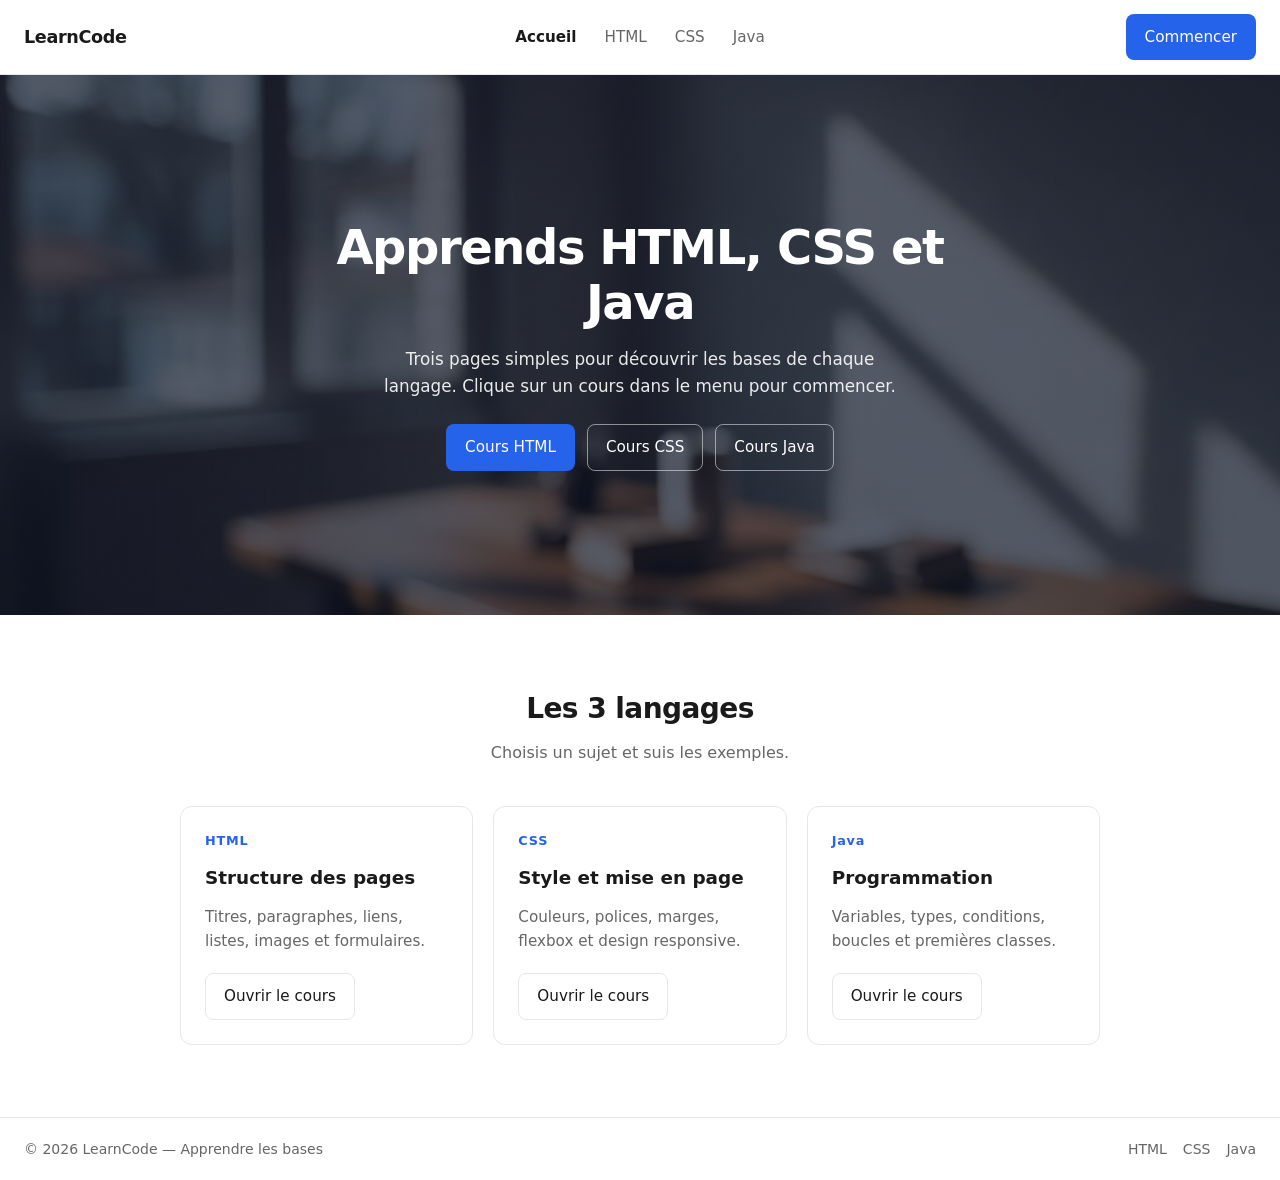
==== index.html @ c0402ceb "Add training pages" ====
<!DOCTYPE html>
<html lang="fr">
<head>
    <meta charset="UTF-8">
    <meta name="viewport" content="width=device-width, initial-scale=1.0">
    <title>Apprendre le code — Accueil</title>
    <link rel="stylesheet" href="styles.css">
</head>
<body>
    <header class="header">
        <a href="index.html" class="logo">LearnCode</a>
        <nav class="menu">
            <ul>
                <li><a href="index.html" class="active">Accueil</a></li>
                <li><a href="html.html">HTML</a></li>
                <li><a href="css.html">CSS</a></li>
                <li><a href="java.html">Java</a></li>
            </ul>
        </nav>
        <div class="header-actions">
            <a href="html.html" class="btn btn-primary">Commencer</a>
        </div>
    </header>

    <main>
        <section class="hero">
            <div class="container">
                <h1>Apprends HTML, CSS et Java</h1>
                <p>
                    Trois pages simples pour découvrir les bases de chaque langage.
                    Clique sur un cours dans le menu pour commencer.
                </p>
                <div class="hero-actions">
                    <a href="html.html" class="btn btn-primary">Cours HTML</a>
                    <a href="css.html" class="btn btn-outline">Cours CSS</a>
                    <a href="java.html" class="btn btn-outline">Cours Java</a>
                </div>
            </div>
        </section>

        <section class="section">
            <div class="container">
                <h2>Les 3 langages</h2>
                <p class="section-intro">Choisis un sujet et suis les exemples.</p>
                <div class="cards">
                    <article class="card">
                        <span class="card-icon">HTML</span>
                        <h3>Structure des pages</h3>
                        <p>Titres, paragraphes, liens, listes, images et formulaires.</p>
                        <a href="html.html" class="btn btn-secondary">Ouvrir le cours</a>
                    </article>
                    <article class="card">
                        <span class="card-icon">CSS</span>
                        <h3>Style et mise en page</h3>
                        <p>Couleurs, polices, marges, flexbox et design responsive.</p>
                        <a href="css.html" class="btn btn-secondary">Ouvrir le cours</a>
                    </article>
                    <article class="card">
                        <span class="card-icon">Java</span>
                        <h3>Programmation</h3>
                        <p>Variables, types, conditions, boucles et premières classes.</p>
                        <a href="java.html" class="btn btn-secondary">Ouvrir le cours</a>
                    </article>
                </div>
            </div>
        </section>
    </main>

    <footer class="footer">
        <p>© 2026 LearnCode — Apprendre les bases</p>
        <nav class="footer-links">
            <a href="html.html">HTML</a>
            <a href="css.html">CSS</a>
            <a href="java.html">Java</a>
        </nav>
    </footer>
</body>
</html>
---- styles.css ----
/* ========== Reset & variables ========== */
* {
    margin: 0;
    padding: 0;
    box-sizing: border-box;
}

:root {
    --bg: #ffffff;
    --bg-alt: #f6f7f9;
    --text: #1a1a1a;
    --muted: #666666;
    --border: #e5e7eb;
    --primary: #2563eb;
    --primary-hover: #1d4ed8;
    --code-bg: #0f172a;
    --code-text: #e2e8f0;
    --radius: 8px;
    --max: 800px;
    --max-wide: 960px;
}

html {
    scroll-behavior: smooth;
}

body {
    font-family: system-ui, -apple-system, BlinkMacSystemFont, "Segoe UI", sans-serif;
    color: var(--text);
    background: var(--bg);
    line-height: 1.6;
    min-height: 100vh;
    display: flex;
    flex-direction: column;
}

main {
    flex: 1;
}

a {
    color: inherit;
    text-decoration: none;
}

code {
    font-family: ui-monospace, "SF Mono", Menlo, Consolas, monospace;
    font-size: 0.9em;
    background: #eef2ff;
    color: #3730a3;
    padding: 0.1em 0.35em;
    border-radius: 4px;
}

.container {
    width: 100%;
    max-width: var(--max-wide);
    margin: 0 auto;
    padding: 0 20px;
}

/* ========== Header ========== */
.header {
    position: sticky;
    top: 0;
    z-index: 10;
    display: flex;
    align-items: center;
    gap: 16px;
    padding: 14px 24px;
    background: rgba(255, 255, 255, 0.95);
    border-bottom: 1px solid var(--border);
    backdrop-filter: blur(8px);
}

.logo {
    flex: 1;
    font-weight: 700;
    font-size: 1.1rem;
    letter-spacing: -0.02em;
}

.menu {
    flex: 1;
    display: flex;
    justify-content: center;
}

.menu ul {
    list-style: none;
    display: flex;
    gap: 28px;
}

.menu a {
    font-size: 0.95rem;
    color: var(--muted);
    transition: color 0.2s;
}

.menu a:hover,
.menu a.active {
    color: var(--text);
    font-weight: 600;
}

.header-actions {
    flex: 1;
    display: flex;
    justify-content: flex-end;
}

/* ========== Boutons ========== */
.btn {
    display: inline-block;
    padding: 10px 18px;
    font-size: 0.95rem;
    font-weight: 500;
    border: 1px solid transparent;
    border-radius: var(--radius);
    cursor: pointer;
    transition: background 0.2s, color 0.2s, border-color 0.2s;
    font-family: inherit;
}

.btn-primary {
    background: var(--primary);
    color: #fff;
}

.btn-primary:hover {
    background: var(--primary-hover);
}

.btn-secondary {
    background: var(--bg);
    color: var(--text);
    border-color: var(--border);
}

.btn-secondary:hover {
    background: var(--bg-alt);
}

.btn-outline {
    background: transparent;
    color: #fff;
    border-color: rgba(255, 255, 255, 0.5);
}

.btn-outline:hover {
    background: rgba(255, 255, 255, 0.12);
}

/* ========== Hero accueil ========== */
.hero {
    display: flex;
    align-items: center;
    min-height: 60vh;
    padding: 80px 0;
    background:
        linear-gradient(rgba(15, 23, 42, 0.7), rgba(15, 23, 42, 0.7)),
        url("BG.jpg") center / cover no-repeat;
    color: #fff;
    text-align: center;
}

.hero .container {
    display: flex;
    flex-direction: column;
    align-items: center;
    gap: 16px;
}

.hero h1 {
    font-size: clamp(2rem, 5vw, 3rem);
    font-weight: 700;
    letter-spacing: -0.03em;
    line-height: 1.15;
    max-width: 640px;
}

.hero p {
    max-width: 520px;
    color: rgba(255, 255, 255, 0.9);
    font-size: 1.05rem;
}

.hero-actions {
    display: flex;
    flex-wrap: wrap;
    gap: 12px;
    justify-content: center;
    margin-top: 8px;
}

/* ========== Sections générales ========== */
.section {
    padding: 72px 0;
}

.section h2 {
    font-size: 1.75rem;
    letter-spacing: -0.02em;
    margin-bottom: 8px;
    text-align: center;
}

.section-intro {
    text-align: center;
    color: var(--muted);
    margin-bottom: 40px;
}

/* ========== Cards ========== */
.cards {
    display: grid;
    grid-template-columns: repeat(3, 1fr);
    gap: 20px;
}

.card {
    display: flex;
    flex-direction: column;
    gap: 12px;
    padding: 24px;
    background: var(--bg);
    border: 1px solid var(--border);
    border-radius: 12px;
}

.card-icon {
    font-size: 0.8rem;
    font-weight: 700;
    letter-spacing: 0.06em;
    color: var(--primary);
}

.card h3 {
    font-size: 1.15rem;
}

.card p {
    color: var(--muted);
    font-size: 0.95rem;
    flex: 1;
}

.card .btn {
    align-self: flex-start;
    margin-top: 8px;
}

/* ========== Pages de cours ========== */
.course-hero {
    padding: 56px 0 40px;
    background: linear-gradient(135deg, #1e3a8a, #2563eb);
    color: #fff;
}

.course-hero-css {
    background: linear-gradient(135deg, #0f766e, #14b8a6);
}

.course-hero-java {
    background: linear-gradient(135deg, #9a3412, #ea580c);
}

.course-hero .container {
    max-width: var(--max);
}

.course-hero .badge {
    display: inline-block;
    font-size: 0.8rem;
    font-weight: 600;
    letter-spacing: 0.04em;
    text-transform: uppercase;
    opacity: 0.85;
    margin-bottom: 12px;
}

.course-hero h1 {
    font-size: clamp(1.75rem, 4vw, 2.5rem);
    letter-spacing: -0.03em;
    margin-bottom: 12px;
}

.course-hero p {
    max-width: 560px;
    opacity: 0.92;
    font-size: 1.05rem;
}

.course {
    max-width: var(--max);
}

.lesson {
    margin-bottom: 48px;
    padding-bottom: 40px;
    border-bottom: 1px solid var(--border);
}

.lesson:last-of-type {
    border-bottom: none;
}

.lesson h2 {
    text-align: left;
    font-size: 1.35rem;
    margin-bottom: 12px;
}

.lesson p {
    color: var(--muted);
    margin-bottom: 14px;
}

.lesson p strong {
    color: var(--text);
}

/* Blocs de code */
pre {
    background: var(--code-bg);
    color: var(--code-text);
    padding: 18px 20px;
    border-radius: 10px;
    overflow-x: auto;
    margin: 16px 0;
    font-size: 0.9rem;
    line-height: 1.55;
}

pre code {
    background: none;
    color: inherit;
    padding: 0;
    font-size: inherit;
}

/* Démos interactives */
.demo {
    margin-top: 16px;
    padding: 20px;
    background: var(--bg-alt);
    border: 1px solid var(--border);
    border-radius: 10px;
}

.demo-title {
    font-size: 0.8rem;
    text-transform: uppercase;
    letter-spacing: 0.05em;
    color: var(--muted);
    margin-bottom: 12px;
}

.css-demo-muted {
    color: #666;
}

.css-demo-accent {
    color: var(--primary);
    font-weight: 600;
}

.box-demo {
    width: 100%;
    max-width: 280px;
    padding: 20px;
    border: 2px solid var(--primary);
    border-radius: 8px;
    margin: 8px 0;
    background: #eff6ff;
    text-align: center;
    font-weight: 500;
}

.flex-demo {
    display: flex;
    justify-content: space-between;
    align-items: center;
    gap: 12px;
}

.flex-demo span {
    flex: 1;
    padding: 16px;
    background: #dbeafe;
    color: #1e40af;
    text-align: center;
    border-radius: 8px;
    font-weight: 600;
}

/* Checklist */
.checklist {
    list-style: none;
    display: flex;
    flex-direction: column;
    gap: 8px;
    margin: 12px 0;
}

.checklist li {
    position: relative;
    padding-left: 22px;
    color: var(--text);
}

.checklist li::before {
    content: "✓";
    position: absolute;
    left: 0;
    color: var(--primary);
    font-weight: 700;
}

/* Tableaux */
.table-wrap {
    overflow-x: auto;
    margin: 16px 0;
}

table {
    width: 100%;
    border-collapse: collapse;
    font-size: 0.95rem;
}

th,
td {
    text-align: left;
    padding: 12px 14px;
    border-bottom: 1px solid var(--border);
}

th {
    background: var(--bg-alt);
    font-weight: 600;
}

/* Formulaire (démo HTML) */
.form {
    display: flex;
    flex-direction: column;
    gap: 14px;
}

.form-row {
    display: flex;
    flex-direction: column;
    gap: 6px;
}

.form-row label {
    font-size: 0.9rem;
    font-weight: 500;
}

.form-row input,
.form-row textarea {
    width: 100%;
    padding: 12px 14px;
    font: inherit;
    color: var(--text);
    background: var(--bg);
    border: 1px solid var(--border);
    border-radius: var(--radius);
    outline: none;
}

.form-row input:focus,
.form-row textarea:focus {
    border-color: var(--primary);
}

.note {
    margin-top: 16px;
    padding: 14px 16px;
    background: #fff7ed;
    border: 1px solid #fed7aa;
    border-radius: 8px;
    color: #9a3412;
    font-size: 0.95rem;
}

.course-nav {
    display: flex;
    justify-content: space-between;
    gap: 12px;
    flex-wrap: wrap;
    margin-top: 24px;
    padding-top: 24px;
    border-top: 1px solid var(--border);
}

/* ========== Footer ========== */
.footer {
    display: flex;
    align-items: center;
    justify-content: space-between;
    gap: 16px;
    padding: 20px 24px;
    border-top: 1px solid var(--border);
    color: var(--muted);
    font-size: 0.875rem;
}

.footer-links {
    display: flex;
    gap: 16px;
}

.footer-links a:hover {
    color: var(--text);
}

/* ========== Responsive ========== */
@media (max-width: 768px) {
    .header {
        flex-wrap: wrap;
        justify-content: space-between;
    }

    .logo {
        flex: 0 0 auto;
    }

    .header-actions {
        flex: 0 0 auto;
    }

    .menu {
        order: 3;
        flex: 1 1 100%;
        justify-content: flex-start;
        overflow-x: auto;
    }

    .menu ul {
        gap: 18px;
    }

    .cards {
        grid-template-columns: 1fr;
    }

    .footer {
        flex-direction: column;
        text-align: center;
    }

    .course-nav {
        flex-direction: column;
    }

    .course-nav .btn {
        text-align: center;
    }
}
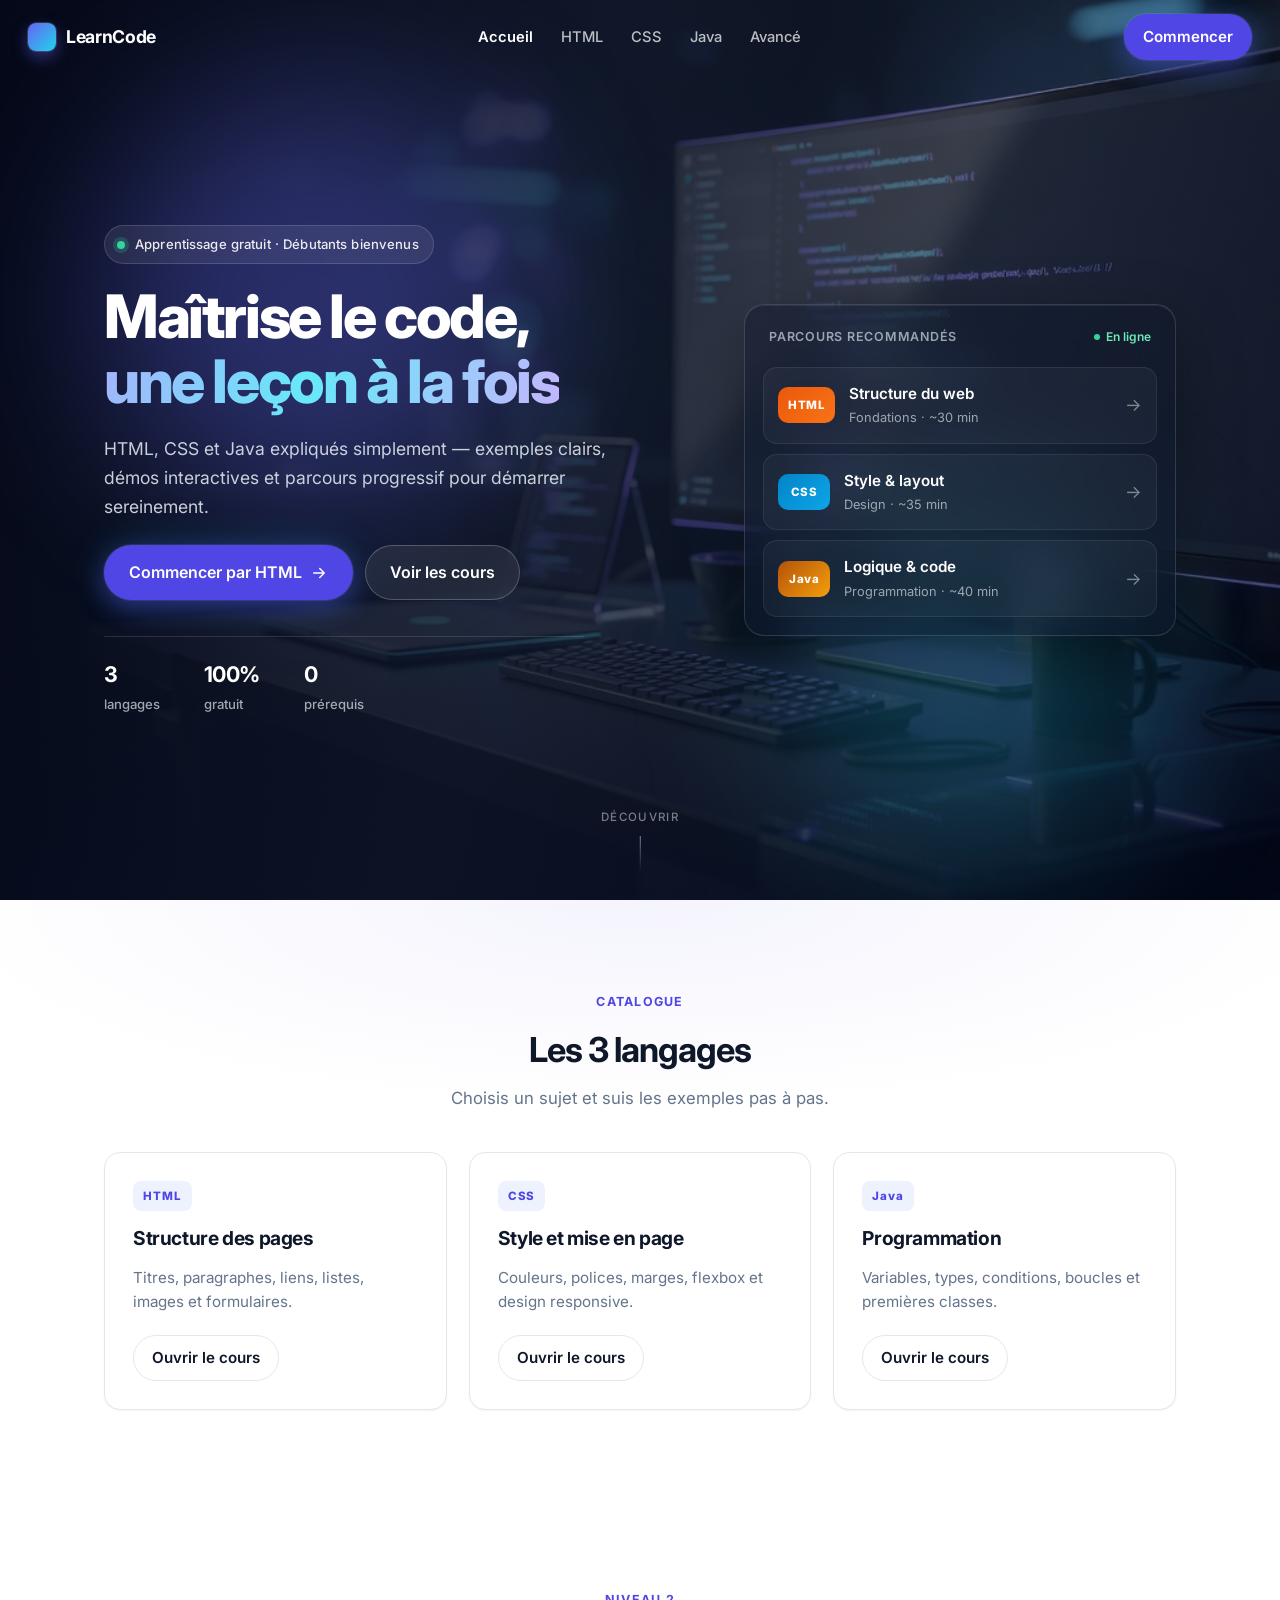
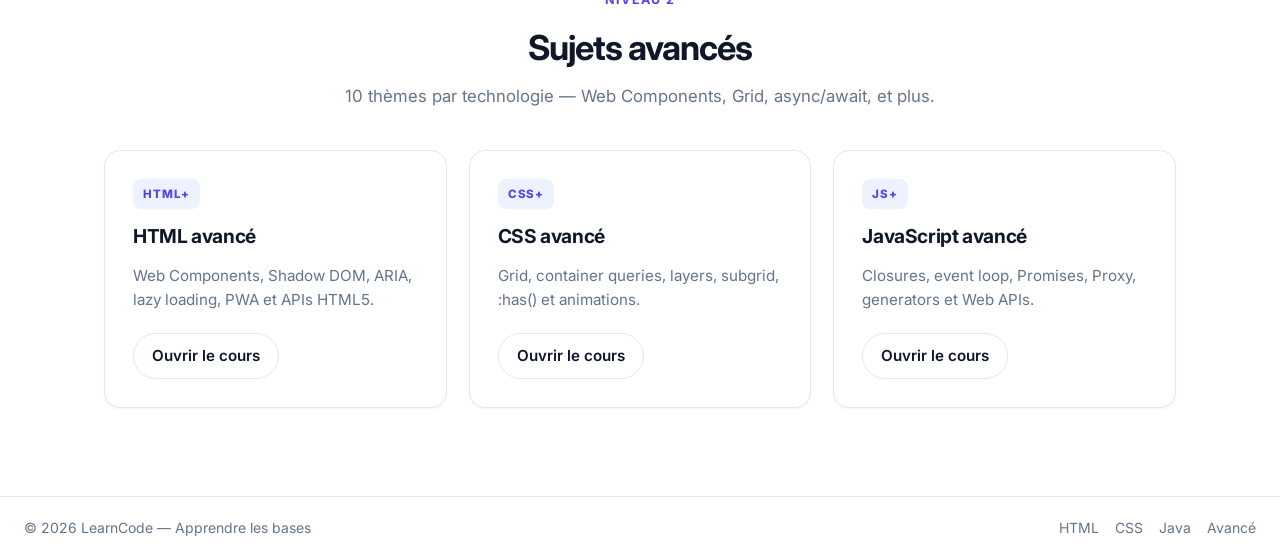
==== commit 1a534921: "Refine LearnCode UI and add advanced course dashboard Ship premium landing hero, advanced HTML/CSS/J" ====
--- a/index.html
+++ b/index.html
@@ -4,58 +4,138 @@
     <meta charset="UTF-8">
     <meta name="viewport" content="width=device-width, initial-scale=1.0">
     <title>Apprendre le code — Accueil</title>
+    <link rel="preconnect" href="https://fonts.googleapis.com">
+    <link rel="preconnect" href="https://fonts.gstatic.com" crossorigin>
+    <link href="https://fonts.googleapis.com/css2?family=Inter:wght@400;500;600;700;800&display=swap" rel="stylesheet">
     <link rel="stylesheet" href="styles.css">
 </head>
 <body>
-    <header class="header">
-        <a href="index.html" class="logo">LearnCode</a>
-        <nav class="menu">
+    <header class="header header-transparent">
+        <a href="index.html" class="logo">
+            <span class="logo-mark" aria-hidden="true"></span>
+            LearnCode
+        </a>
+        <nav class="menu" aria-label="Navigation principale">
             <ul>
                 <li><a href="index.html" class="active">Accueil</a></li>
                 <li><a href="html.html">HTML</a></li>
                 <li><a href="css.html">CSS</a></li>
                 <li><a href="java.html">Java</a></li>
+                <li><a href="html-avance.html">Avancé</a></li>
             </ul>
         </nav>
         <div class="header-actions">
-            <a href="html.html" class="btn btn-primary">Commencer</a>
+            <a href="html.html" class="btn btn-primary btn-glow">Commencer</a>
         </div>
     </header>
 
     <main>
-        <section class="hero">
-            <div class="container">
-                <h1>Apprends HTML, CSS et Java</h1>
-                <p>
-                    Trois pages simples pour découvrir les bases de chaque langage.
-                    Clique sur un cours dans le menu pour commencer.
-                </p>
-                <div class="hero-actions">
-                    <a href="html.html" class="btn btn-primary">Cours HTML</a>
-                    <a href="css.html" class="btn btn-outline">Cours CSS</a>
-                    <a href="java.html" class="btn btn-outline">Cours Java</a>
+        <section class="hero hero-premium">
+            <div class="hero-media" aria-hidden="true">
+                <img src="hero.jpg" alt="" class="hero-bg" width="1920" height="1080">
+                <div class="hero-overlay"></div>
+                <div class="hero-glow hero-glow-1"></div>
+                <div class="hero-glow hero-glow-2"></div>
+            </div>
+
+            <div class="container hero-content">
+                <div class="hero-copy">
+                    <span class="hero-badge">
+                        <span class="hero-badge-dot" aria-hidden="true"></span>
+                        Apprentissage gratuit · Débutants bienvenus
+                    </span>
+                    <h1>
+                        Maîtrise le code,<br>
+                        <span class="hero-gradient-text">une leçon à la fois</span>
+                    </h1>
+                    <p class="hero-lead">
+                        HTML, CSS et Java expliqués simplement — exemples clairs,
+                        démos interactives et parcours progressif pour démarrer sereinement.
+                    </p>
+                    <div class="hero-actions">
+                        <a href="html.html" class="btn btn-primary btn-lg btn-glow">
+                            Commencer par HTML
+                            <svg class="btn-icon" width="18" height="18" viewBox="0 0 24 24" fill="none" aria-hidden="true">
+                                <path d="M5 12h14M13 6l6 6-6 6" stroke="currentColor" stroke-width="2" stroke-linecap="round" stroke-linejoin="round"/>
+                            </svg>
+                        </a>
+                        <a href="#cours" class="btn btn-glass btn-lg">Voir les cours</a>
+                    </div>
+                    <ul class="hero-stats" aria-label="Points clés">
+                        <li>
+                            <strong>3</strong>
+                            <span>langages</span>
+                        </li>
+                        <li>
+                            <strong>100%</strong>
+                            <span>gratuit</span>
+                        </li>
+                        <li>
+                            <strong>0</strong>
+                            <span>prérequis</span>
+                        </li>
+                    </ul>
                 </div>
+
+                <aside class="hero-panel" aria-label="Aperçu des parcours">
+                    <div class="hero-panel-header">
+                        <span class="hero-panel-label">Parcours recommandés</span>
+                        <span class="hero-panel-status">En ligne</span>
+                    </div>
+                    <a href="html.html" class="hero-track">
+                        <span class="hero-track-icon hero-track-html">HTML</span>
+                        <span class="hero-track-body">
+                            <span class="hero-track-title">Structure du web</span>
+                            <span class="hero-track-meta">Fondations · ~30 min</span>
+                        </span>
+                        <span class="hero-track-arrow" aria-hidden="true">→</span>
+                    </a>
+                    <a href="css.html" class="hero-track">
+                        <span class="hero-track-icon hero-track-css">CSS</span>
+                        <span class="hero-track-body">
+                            <span class="hero-track-title">Style & layout</span>
+                            <span class="hero-track-meta">Design · ~35 min</span>
+                        </span>
+                        <span class="hero-track-arrow" aria-hidden="true">→</span>
+                    </a>
+                    <a href="java.html" class="hero-track">
+                        <span class="hero-track-icon hero-track-java">Java</span>
+                        <span class="hero-track-body">
+                            <span class="hero-track-title">Logique & code</span>
+                            <span class="hero-track-meta">Programmation · ~40 min</span>
+                        </span>
+                        <span class="hero-track-arrow" aria-hidden="true">→</span>
+                    </a>
+                </aside>
+            </div>
+
+            <div class="hero-scroll" aria-hidden="true">
+                <span>Découvrir</span>
+                <span class="hero-scroll-line"></span>
             </div>
         </section>
 
-        <section class="section">
+        <section class="section section-courses" id="cours">
             <div class="container">
-                <h2>Les 3 langages</h2>
-                <p class="section-intro">Choisis un sujet et suis les exemples.</p>
+                <div class="section-header">
+                    <span class="section-eyebrow">Catalogue</span>
+                    <h2>Les 3 langages</h2>
+                    <p class="section-intro">Choisis un sujet et suis les exemples pas à pas.</p>
+                </div>
                 <div class="cards">
-                    <article class="card">
+                    <article class="card card-elevated">
                         <span class="card-icon">HTML</span>
                         <h3>Structure des pages</h3>
                         <p>Titres, paragraphes, liens, listes, images et formulaires.</p>
                         <a href="html.html" class="btn btn-secondary">Ouvrir le cours</a>
                     </article>
-                    <article class="card">
+                    <article class="card card-elevated">
                         <span class="card-icon">CSS</span>
                         <h3>Style et mise en page</h3>
                         <p>Couleurs, polices, marges, flexbox et design responsive.</p>
                         <a href="css.html" class="btn btn-secondary">Ouvrir le cours</a>
                     </article>
-                    <article class="card">
+                    <article class="card card-elevated">
                         <span class="card-icon">Java</span>
                         <h3>Programmation</h3>
                         <p>Variables, types, conditions, boucles et premières classes.</p>
@@ -64,14 +144,47 @@
                 </div>
             </div>
         </section>
+
+        <section class="section" id="avance">
+            <div class="container">
+                <div class="section-header">
+                    <span class="section-eyebrow">Niveau 2</span>
+                    <h2>Sujets avancés</h2>
+                    <p class="section-intro">
+                        10 thèmes par technologie — Web Components, Grid, async/await, et plus.
+                    </p>
+                </div>
+                <div class="cards">
+                    <article class="card card-elevated">
+                        <span class="card-icon">HTML+</span>
+                        <h3>HTML avancé</h3>
+                        <p>Web Components, Shadow DOM, ARIA, lazy loading, PWA et APIs HTML5.</p>
+                        <a href="html-avance.html" class="btn btn-secondary">Ouvrir le cours</a>
+                    </article>
+                    <article class="card card-elevated">
+                        <span class="card-icon">CSS+</span>
+                        <h3>CSS avancé</h3>
+                        <p>Grid, container queries, layers, subgrid, :has() et animations.</p>
+                        <a href="css-avance.html" class="btn btn-secondary">Ouvrir le cours</a>
+                    </article>
+                    <article class="card card-elevated">
+                        <span class="card-icon">JS+</span>
+                        <h3>JavaScript avancé</h3>
+                        <p>Closures, event loop, Promises, Proxy, generators et Web APIs.</p>
+                        <a href="js-avance.html" class="btn btn-secondary">Ouvrir le cours</a>
+                    </article>
+                </div>
+            </div>
+        </section>
     </main>
 
     <footer class="footer">
         <p>© 2026 LearnCode — Apprendre les bases</p>
-        <nav class="footer-links">
+        <nav class="footer-links" aria-label="Liens du pied de page">
             <a href="html.html">HTML</a>
             <a href="css.html">CSS</a>
             <a href="java.html">Java</a>
+            <a href="html-avance.html">Avancé</a>
         </nav>
     </footer>
 </body>
--- a/styles.css
+++ b/styles.css
@@ -8,16 +8,23 @@
 :root {
     --bg: #ffffff;
     --bg-alt: #f6f7f9;
-    --text: #1a1a1a;
-    --muted: #666666;
-    --border: #e5e7eb;
-    --primary: #2563eb;
-    --primary-hover: #1d4ed8;
+    --text: #0f172a;
+    --muted: #64748b;
+    --border: #e2e8f0;
+    --primary: #4f46e5;
+    --primary-hover: #4338ca;
+    --primary-soft: #eef2ff;
+    --accent: #22d3ee;
     --code-bg: #0f172a;
     --code-text: #e2e8f0;
-    --radius: 8px;
+    --radius: 10px;
+    --radius-lg: 20px;
     --max: 800px;
-    --max-wide: 960px;
+    --max-wide: 1120px;
+    --shadow-sm: 0 1px 2px rgba(15, 23, 42, 0.05);
+    --shadow-md: 0 8px 24px rgba(15, 23, 42, 0.08);
+    --shadow-lg: 0 24px 48px rgba(15, 23, 42, 0.12);
+    --font: "Inter", system-ui, -apple-system, BlinkMacSystemFont, "Segoe UI", sans-serif;
 }
 
 html {
@@ -25,13 +32,14 @@
 }
 
 body {
-    font-family: system-ui, -apple-system, BlinkMacSystemFont, "Segoe UI", sans-serif;
+    font-family: var(--font);
     color: var(--text);
     background: var(--bg);
     line-height: 1.6;
     min-height: 100vh;
     display: flex;
     flex-direction: column;
+    -webkit-font-smoothing: antialiased;
 }
 
 main {
@@ -56,30 +64,64 @@
     width: 100%;
     max-width: var(--max-wide);
     margin: 0 auto;
-    padding: 0 20px;
+    padding: 0 24px;
 }
 
 /* ========== Header ========== */
 .header {
     position: sticky;
     top: 0;
-    z-index: 10;
+    z-index: 50;
     display: flex;
     align-items: center;
     gap: 16px;
-    padding: 14px 24px;
-    background: rgba(255, 255, 255, 0.95);
+    padding: 14px 28px;
+    background: rgba(255, 255, 255, 0.92);
     border-bottom: 1px solid var(--border);
-    backdrop-filter: blur(8px);
+    backdrop-filter: blur(14px);
+    -webkit-backdrop-filter: blur(14px);
+}
+
+.header-transparent {
+    position: absolute;
+    top: 0;
+    left: 0;
+    right: 0;
+    background: transparent;
+    border-bottom: 1px solid transparent;
+    color: #fff;
+    backdrop-filter: none;
+    -webkit-backdrop-filter: none;
+}
+
+.header-transparent .menu a {
+    color: rgba(255, 255, 255, 0.72);
+}
+
+.header-transparent .menu a:hover,
+.header-transparent .menu a.active {
+    color: #fff;
 }
 
 .logo {
     flex: 1;
+    display: inline-flex;
+    align-items: center;
+    gap: 10px;
     font-weight: 700;
     font-size: 1.1rem;
     letter-spacing: -0.02em;
 }
 
+.logo-mark {
+    width: 28px;
+    height: 28px;
+    border-radius: 8px;
+    background:
+        linear-gradient(135deg, #6366f1 0%, #22d3ee 100%);
+    box-shadow: 0 0 0 1px rgba(255, 255, 255, 0.15), 0 6px 16px rgba(99, 102, 241, 0.45);
+}
+
 .menu {
     flex: 1;
     display: flex;
@@ -93,9 +135,10 @@
 }
 
 .menu a {
-    font-size: 0.95rem;
+    font-size: 0.92rem;
+    font-weight: 500;
     color: var(--muted);
-    transition: color 0.2s;
+    transition: color 0.2s ease;
 }
 
 .menu a:hover,
@@ -104,6 +147,12 @@
     font-weight: 600;
 }
 
+.menu a:focus-visible {
+    outline: 2px solid var(--primary);
+    outline-offset: 4px;
+    border-radius: 4px;
+}
+
 .header-actions {
     flex: 1;
     display: flex;
@@ -112,24 +161,58 @@
 
 /* ========== Boutons ========== */
 .btn {
-    display: inline-block;
+    display: inline-flex;
+    align-items: center;
+    justify-content: center;
+    gap: 8px;
     padding: 10px 18px;
     font-size: 0.95rem;
-    font-weight: 500;
+    font-weight: 600;
     border: 1px solid transparent;
-    border-radius: var(--radius);
+    border-radius: 999px;
     cursor: pointer;
-    transition: background 0.2s, color 0.2s, border-color 0.2s;
+    transition: background 0.2s ease, color 0.2s ease, border-color 0.2s ease,
+        box-shadow 0.2s ease, transform 0.2s ease;
     font-family: inherit;
+}
+
+.btn:focus-visible {
+    outline: 2px solid var(--primary);
+    outline-offset: 3px;
+}
+
+.btn-lg {
+    padding: 14px 24px;
+    font-size: 1rem;
+}
+
+.btn-icon {
+    flex-shrink: 0;
 }
 
 .btn-primary {
     background: var(--primary);
     color: #fff;
+    box-shadow: 0 1px 2px rgba(79, 70, 229, 0.25);
 }
 
 .btn-primary:hover {
     background: var(--primary-hover);
+    transform: translateY(-1px);
+}
+
+.btn-glow {
+    box-shadow:
+        0 0 0 1px rgba(255, 255, 255, 0.08),
+        0 8px 24px rgba(79, 70, 229, 0.45),
+        0 0 40px rgba(34, 211, 238, 0.18);
+}
+
+.btn-glow:hover {
+    box-shadow:
+        0 0 0 1px rgba(255, 255, 255, 0.12),
+        0 12px 32px rgba(79, 70, 229, 0.55),
+        0 0 48px rgba(34, 211, 238, 0.28);
 }
 
 .btn-secondary {
@@ -140,6 +223,7 @@
 
 .btn-secondary:hover {
     background: var(--bg-alt);
+    border-color: #cbd5e1;
 }
 
 .btn-outline {
@@ -152,56 +236,412 @@
     background: rgba(255, 255, 255, 0.12);
 }
 
-/* ========== Hero accueil ========== */
+.btn-glass {
+    background: rgba(255, 255, 255, 0.08);
+    color: #fff;
+    border-color: rgba(255, 255, 255, 0.22);
+    backdrop-filter: blur(12px);
+    -webkit-backdrop-filter: blur(12px);
+}
+
+.btn-glass:hover {
+    background: rgba(255, 255, 255, 0.16);
+    border-color: rgba(255, 255, 255, 0.35);
+}
+
+/* ========== Hero premium ========== */
 .hero {
-    display: flex;
-    align-items: center;
-    min-height: 60vh;
-    padding: 80px 0;
+    position: relative;
+    display: flex;
+    align-items: center;
+    min-height: 100vh;
+    min-height: 100dvh;
+    padding: 120px 0 80px;
+    color: #fff;
+    overflow: hidden;
+}
+
+.hero-premium {
+    isolation: isolate;
+}
+
+.hero-media {
+    position: absolute;
+    inset: 0;
+    z-index: -1;
+}
+
+.hero-bg {
+    width: 100%;
+    height: 100%;
+    object-fit: cover;
+    object-position: center;
+    transform: scale(1.02);
+}
+
+.hero-overlay {
+    position: absolute;
+    inset: 0;
     background:
-        linear-gradient(rgba(15, 23, 42, 0.7), rgba(15, 23, 42, 0.7)),
-        url("BG.jpg") center / cover no-repeat;
-    color: #fff;
-    text-align: center;
-}
-
-.hero .container {
+        linear-gradient(
+            105deg,
+            rgba(2, 6, 23, 0.92) 0%,
+            rgba(15, 23, 42, 0.78) 42%,
+            rgba(15, 23, 42, 0.45) 70%,
+            rgba(2, 6, 23, 0.55) 100%
+        ),
+        linear-gradient(to top, rgba(2, 6, 23, 0.85) 0%, transparent 45%);
+}
+
+.hero-glow {
+    position: absolute;
+    border-radius: 50%;
+    filter: blur(80px);
+    pointer-events: none;
+}
+
+.hero-glow-1 {
+    width: 420px;
+    height: 420px;
+    top: 10%;
+    left: 8%;
+    background: rgba(99, 102, 241, 0.35);
+}
+
+.hero-glow-2 {
+    width: 360px;
+    height: 360px;
+    bottom: 5%;
+    right: 10%;
+    background: rgba(34, 211, 238, 0.22);
+}
+
+.hero-content {
+    display: grid;
+    grid-template-columns: minmax(0, 1.15fr) minmax(280px, 0.85fr);
+    align-items: center;
+    gap: 48px 56px;
+    width: 100%;
+}
+
+.hero-copy {
     display: flex;
     flex-direction: column;
-    align-items: center;
-    gap: 16px;
+    align-items: flex-start;
+    gap: 20px;
+    max-width: 640px;
+}
+
+.hero-badge {
+    display: inline-flex;
+    align-items: center;
+    gap: 10px;
+    padding: 8px 14px 8px 12px;
+    font-size: 0.82rem;
+    font-weight: 500;
+    letter-spacing: 0.01em;
+    color: rgba(255, 255, 255, 0.9);
+    background: rgba(255, 255, 255, 0.08);
+    border: 1px solid rgba(255, 255, 255, 0.14);
+    border-radius: 999px;
+    backdrop-filter: blur(10px);
+    -webkit-backdrop-filter: blur(10px);
+}
+
+.hero-badge-dot {
+    width: 8px;
+    height: 8px;
+    border-radius: 50%;
+    background: #34d399;
+    box-shadow: 0 0 0 4px rgba(52, 211, 153, 0.2);
+    animation: pulse-dot 2s ease-in-out infinite;
+}
+
+@keyframes pulse-dot {
+    0%,
+    100% {
+        box-shadow: 0 0 0 4px rgba(52, 211, 153, 0.2);
+    }
+    50% {
+        box-shadow: 0 0 0 7px rgba(52, 211, 153, 0.08);
+    }
 }
 
 .hero h1 {
-    font-size: clamp(2rem, 5vw, 3rem);
+    font-size: clamp(2.4rem, 5.5vw, 3.75rem);
+    font-weight: 800;
+    letter-spacing: -0.04em;
+    line-height: 1.08;
+    max-width: none;
+}
+
+.hero-gradient-text {
+    background: linear-gradient(105deg, #a5b4fc 0%, #67e8f9 45%, #c4b5fd 100%);
+    -webkit-background-clip: text;
+    background-clip: text;
+    color: transparent;
+}
+
+.hero-lead {
+    max-width: 520px;
+    color: rgba(226, 232, 240, 0.88);
+    font-size: 1.1rem;
+    line-height: 1.65;
+}
+
+.hero-actions {
+    display: flex;
+    flex-wrap: wrap;
+    gap: 12px;
+    justify-content: flex-start;
+    margin-top: 4px;
+}
+
+.hero-stats {
+    list-style: none;
+    display: flex;
+    flex-wrap: wrap;
+    gap: 12px 28px;
+    margin-top: 16px;
+    padding-top: 20px;
+    border-top: 1px solid rgba(255, 255, 255, 0.12);
+    width: 100%;
+    max-width: 480px;
+}
+
+.hero-stats li {
+    display: flex;
+    flex-direction: column;
+    gap: 2px;
+    min-width: 72px;
+}
+
+.hero-stats strong {
+    font-size: 1.35rem;
     font-weight: 700;
     letter-spacing: -0.03em;
-    line-height: 1.15;
-    max-width: 640px;
-}
-
-.hero p {
-    max-width: 520px;
-    color: rgba(255, 255, 255, 0.9);
-    font-size: 1.05rem;
-}
-
-.hero-actions {
-    display: flex;
-    flex-wrap: wrap;
+    color: #fff;
+}
+
+.hero-stats span {
+    font-size: 0.82rem;
+    color: rgba(226, 232, 240, 0.7);
+    font-weight: 500;
+}
+
+/* Glass panel — parcours */
+.hero-panel {
+    display: flex;
+    flex-direction: column;
+    gap: 10px;
+    padding: 18px;
+    background: rgba(15, 23, 42, 0.45);
+    border: 1px solid rgba(255, 255, 255, 0.14);
+    border-radius: var(--radius-lg);
+    box-shadow:
+        0 24px 64px rgba(0, 0, 0, 0.35),
+        inset 0 1px 0 rgba(255, 255, 255, 0.08);
+    backdrop-filter: blur(20px);
+    -webkit-backdrop-filter: blur(20px);
+}
+
+.hero-panel-header {
+    display: flex;
+    align-items: center;
+    justify-content: space-between;
     gap: 12px;
+    padding: 4px 6px 10px;
+}
+
+.hero-panel-label {
+    font-size: 0.78rem;
+    font-weight: 600;
+    letter-spacing: 0.06em;
+    text-transform: uppercase;
+    color: rgba(226, 232, 240, 0.65);
+}
+
+.hero-panel-status {
+    display: inline-flex;
+    align-items: center;
+    gap: 6px;
+    font-size: 0.75rem;
+    font-weight: 600;
+    color: #6ee7b7;
+}
+
+.hero-panel-status::before {
+    content: "";
+    width: 6px;
+    height: 6px;
+    border-radius: 50%;
+    background: #34d399;
+}
+
+.hero-track {
+    display: grid;
+    grid-template-columns: auto 1fr auto;
+    align-items: center;
+    gap: 14px;
+    padding: 14px 14px;
+    border-radius: 14px;
+    background: rgba(255, 255, 255, 0.04);
+    border: 1px solid rgba(255, 255, 255, 0.08);
+    transition: background 0.2s ease, border-color 0.2s ease, transform 0.2s ease;
+    cursor: pointer;
+}
+
+.hero-track:hover {
+    background: rgba(255, 255, 255, 0.1);
+    border-color: rgba(255, 255, 255, 0.18);
+    transform: translateY(-1px);
+}
+
+.hero-track:focus-visible {
+    outline: 2px solid #a5b4fc;
+    outline-offset: 2px;
+}
+
+.hero-track-icon {
+    display: inline-flex;
+    align-items: center;
     justify-content: center;
-    margin-top: 8px;
+    min-width: 52px;
+    height: 36px;
+    padding: 0 10px;
+    border-radius: 10px;
+    font-size: 0.72rem;
+    font-weight: 800;
+    letter-spacing: 0.04em;
+}
+
+.hero-track-html {
+    background: linear-gradient(135deg, #ea580c, #f97316);
+    color: #fff;
+}
+
+.hero-track-css {
+    background: linear-gradient(135deg, #0284c7, #0ea5e9);
+    color: #fff;
+}
+
+.hero-track-java {
+    background: linear-gradient(135deg, #b45309, #f59e0b);
+    color: #fff;
+}
+
+.hero-track-body {
+    display: flex;
+    flex-direction: column;
+    gap: 2px;
+    min-width: 0;
+}
+
+.hero-track-title {
+    font-size: 0.95rem;
+    font-weight: 600;
+    color: #fff;
+}
+
+.hero-track-meta {
+    font-size: 0.8rem;
+    color: rgba(226, 232, 240, 0.65);
+}
+
+.hero-track-arrow {
+    color: rgba(255, 255, 255, 0.45);
+    font-size: 1.1rem;
+    transition: color 0.2s ease, transform 0.2s ease;
+}
+
+.hero-track:hover .hero-track-arrow {
+    color: #fff;
+    transform: translateX(3px);
+}
+
+.hero-scroll {
+    position: absolute;
+    bottom: 28px;
+    left: 50%;
+    transform: translateX(-50%);
+    display: flex;
+    flex-direction: column;
+    align-items: center;
+    gap: 10px;
+    font-size: 0.72rem;
+    font-weight: 500;
+    letter-spacing: 0.12em;
+    text-transform: uppercase;
+    color: rgba(255, 255, 255, 0.45);
+}
+
+.hero-scroll-line {
+    width: 1px;
+    height: 36px;
+    background: linear-gradient(to bottom, rgba(255, 255, 255, 0.5), transparent);
+    animation: scroll-line 1.8s ease-in-out infinite;
+}
+
+@keyframes scroll-line {
+    0%,
+    100% {
+        opacity: 0.3;
+        transform: scaleY(0.7);
+        transform-origin: top;
+    }
+    50% {
+        opacity: 1;
+        transform: scaleY(1);
+        transform-origin: top;
+    }
+}
+
+@media (prefers-reduced-motion: reduce) {
+    .hero-badge-dot,
+    .hero-scroll-line {
+        animation: none;
+    }
+
+    .btn,
+    .hero-track {
+        transition: none;
+    }
+
+    .btn:hover,
+    .hero-track:hover {
+        transform: none;
+    }
 }
 
 /* ========== Sections générales ========== */
 .section {
-    padding: 72px 0;
+    padding: 88px 0;
+}
+
+.section-courses {
+    background:
+        radial-gradient(ellipse 80% 50% at 50% 0%, rgba(79, 70, 229, 0.06), transparent 70%),
+        var(--bg);
+}
+
+.section-header {
+    text-align: center;
+    margin-bottom: 40px;
+}
+
+.section-eyebrow {
+    display: inline-block;
+    margin-bottom: 10px;
+    font-size: 0.78rem;
+    font-weight: 700;
+    letter-spacing: 0.1em;
+    text-transform: uppercase;
+    color: var(--primary);
 }
 
 .section h2 {
-    font-size: 1.75rem;
-    letter-spacing: -0.02em;
+    font-size: clamp(1.75rem, 3vw, 2.15rem);
+    letter-spacing: -0.03em;
     margin-bottom: 8px;
     text-align: center;
 }
@@ -209,41 +649,60 @@
 .section-intro {
     text-align: center;
     color: var(--muted);
-    margin-bottom: 40px;
+    margin-bottom: 0;
+    font-size: 1.05rem;
 }
 
 /* ========== Cards ========== */
 .cards {
     display: grid;
     grid-template-columns: repeat(3, 1fr);
-    gap: 20px;
+    gap: 22px;
 }
 
 .card {
     display: flex;
     flex-direction: column;
     gap: 12px;
-    padding: 24px;
+    padding: 28px;
     background: var(--bg);
     border: 1px solid var(--border);
-    border-radius: 12px;
+    border-radius: 16px;
+    transition: border-color 0.2s ease, box-shadow 0.2s ease, transform 0.2s ease;
+}
+
+.card-elevated {
+    box-shadow: var(--shadow-sm);
+}
+
+.card-elevated:hover {
+    border-color: #c7d2fe;
+    box-shadow: var(--shadow-md);
+    transform: translateY(-3px);
 }
 
 .card-icon {
-    font-size: 0.8rem;
-    font-weight: 700;
-    letter-spacing: 0.06em;
+    display: inline-flex;
+    align-self: flex-start;
+    padding: 6px 10px;
+    font-size: 0.72rem;
+    font-weight: 800;
+    letter-spacing: 0.08em;
     color: var(--primary);
+    background: var(--primary-soft);
+    border-radius: 8px;
 }
 
 .card h3 {
-    font-size: 1.15rem;
+    font-size: 1.2rem;
+    letter-spacing: -0.02em;
 }
 
 .card p {
     color: var(--muted);
     font-size: 0.95rem;
     flex: 1;
+    line-height: 1.6;
 }
 
 .card .btn {
@@ -264,6 +723,10 @@
 
 .course-hero-java {
     background: linear-gradient(135deg, #9a3412, #ea580c);
+}
+
+.course-hero-js {
+    background: linear-gradient(135deg, #854d0e, #eab308);
 }
 
 .course-hero .container {
@@ -490,11 +953,368 @@
 .course-nav {
     display: flex;
     justify-content: space-between;
+    align-items: center;
     gap: 12px;
     flex-wrap: wrap;
     margin-top: 24px;
     padding-top: 24px;
     border-top: 1px solid var(--border);
+}
+
+.course-nav-end {
+    display: flex;
+    flex-wrap: wrap;
+    gap: 10px;
+    margin-left: auto;
+}
+
+/* ========== Cours avancés ========== */
+.toc {
+    margin-bottom: 40px;
+    padding: 20px 22px;
+    background: var(--bg-alt);
+    border: 1px solid var(--border);
+    border-radius: 14px;
+}
+
+.toc-title {
+    font-size: 0.78rem;
+    font-weight: 700;
+    letter-spacing: 0.08em;
+    text-transform: uppercase;
+    color: var(--muted);
+    margin-bottom: 12px;
+}
+
+.toc ol {
+    margin: 0;
+    padding-left: 1.25rem;
+    display: grid;
+    gap: 6px;
+    columns: 2;
+}
+
+.toc a {
+    color: var(--primary);
+    font-weight: 500;
+    font-size: 0.92rem;
+}
+
+.toc a:hover {
+    text-decoration: underline;
+}
+
+.demo-row {
+    display: flex;
+    flex-wrap: wrap;
+    align-items: center;
+    gap: 10px;
+}
+
+.demo-input {
+    flex: 1 1 160px;
+    min-width: 0;
+    padding: 10px 12px;
+    font: inherit;
+    border: 1px solid var(--border);
+    border-radius: var(--radius);
+    background: var(--bg);
+    color: var(--text);
+}
+
+.demo-input:focus {
+    outline: 2px solid var(--primary);
+    outline-offset: 1px;
+}
+
+.demo-out {
+    margin-top: 10px;
+    font-size: 0.95rem;
+    color: var(--text);
+    font-weight: 500;
+}
+
+.demo-hint {
+    font-size: 0.88rem;
+    color: var(--muted);
+    margin-bottom: 10px;
+}
+
+.demo-console {
+    margin-top: 12px;
+    min-height: 4.5rem;
+}
+
+.adv-mini-card {
+    display: flex;
+    flex-direction: column;
+    gap: 4px;
+    padding: 14px 16px;
+    min-width: 100px;
+    background: var(--bg);
+    border: 1px solid var(--border);
+    border-radius: 12px;
+    box-shadow: var(--shadow-sm);
+}
+
+.adv-mini-card strong {
+    font-size: 0.95rem;
+}
+
+.adv-mini-card span {
+    font-size: 0.8rem;
+    color: var(--muted);
+}
+
+.schema-card {
+    padding: 14px 16px;
+    border-radius: 12px;
+    border: 1px solid var(--border);
+    background: #fff;
+}
+
+/* CSS avancé demos */
+.adv-grid {
+    display: grid;
+    grid-template-columns: 72px 1fr 1fr;
+    grid-template-rows: auto 72px auto;
+    grid-template-areas:
+        "nav header header"
+        "nav main side"
+        "nav footer footer";
+    gap: 8px;
+    font-size: 0.8rem;
+    font-weight: 600;
+    text-align: center;
+}
+
+.adv-grid > div {
+    padding: 12px 8px;
+    border-radius: 8px;
+    color: #fff;
+}
+
+.adv-grid-nav { grid-area: nav; background: #4f46e5; display: flex; align-items: center; justify-content: center; }
+.adv-grid-header { grid-area: header; background: #6366f1; }
+.adv-grid-main { grid-area: main; background: #818cf8; display: flex; align-items: center; justify-content: center; }
+.adv-grid-side { grid-area: side; background: #a5b4fc; color: #312e81; display: flex; align-items: center; justify-content: center; }
+.adv-grid-footer { grid-area: footer; background: #4338ca; }
+
+.adv-flex-bar {
+    display: flex;
+    flex-wrap: wrap;
+    gap: 8px;
+    align-items: center;
+}
+
+.adv-chip {
+    display: inline-flex;
+    align-items: center;
+    justify-content: center;
+    padding: 10px 14px;
+    border-radius: 10px;
+    background: #ccfbf1;
+    color: #0f766e;
+    font-size: 0.88rem;
+    font-weight: 600;
+}
+
+.adv-chip.grow {
+    flex: 1 1 180px;
+    background: #e0f2fe;
+    color: #0369a1;
+    justify-content: flex-start;
+}
+
+.adv-chip.fixed {
+    flex: 0 0 auto;
+}
+
+.theme-box {
+    --brand: #0f766e;
+    --surface: #f0fdfa;
+    --ink: #134e4a;
+    padding: 18px;
+    border-radius: 12px;
+    background: var(--surface);
+    color: var(--ink);
+    border: 1px solid color-mix(in srgb, var(--brand) 25%, transparent);
+    transition: background 0.25s ease, color 0.25s ease;
+}
+
+.theme-box .btn-primary {
+    background: var(--brand);
+}
+
+.theme-box .btn-primary:hover {
+    filter: brightness(0.92);
+}
+
+.theme-box[data-theme="dark"] {
+    --brand: #2dd4bf;
+    --surface: #0f172a;
+    --ink: #e2e8f0;
+}
+
+.cq-wrap {
+    container-type: inline-size;
+    resize: horizontal;
+    overflow: auto;
+    min-width: 180px;
+    max-width: 100%;
+    width: 280px;
+    padding: 8px;
+    border: 1px dashed #94a3b8;
+    border-radius: 12px;
+    background: #fff;
+}
+
+.cq-card {
+    display: grid;
+    gap: 12px;
+    padding: 12px;
+    border-radius: 10px;
+    background: #f8fafc;
+    border: 1px solid var(--border);
+}
+
+.cq-card p {
+    margin: 4px 0 0;
+    font-size: 0.85rem;
+    color: var(--muted);
+}
+
+.cq-thumb {
+    width: 100%;
+    height: 64px;
+    border-radius: 8px;
+    background: linear-gradient(135deg, #14b8a6, #6366f1);
+}
+
+@container (min-width: 320px) {
+    .cq-card {
+        grid-template-columns: 80px 1fr;
+        align-items: center;
+    }
+
+    .cq-thumb {
+        height: 80px;
+    }
+}
+
+.adv-orbs {
+    display: flex;
+    gap: 16px;
+    align-items: flex-end;
+    min-height: 56px;
+    padding: 8px 0;
+}
+
+.orb {
+    width: 28px;
+    height: 28px;
+    border-radius: 50%;
+    animation: float 2s ease-in-out infinite;
+}
+
+.orb-1 { background: #6366f1; animation-delay: 0s; }
+.orb-2 { background: #22d3ee; animation-delay: 0.25s; }
+.orb-3 { background: #a78bfa; animation-delay: 0.5s; }
+
+@keyframes float {
+    0%,
+    100% { transform: translateY(0); }
+    50% { transform: translateY(-10px); }
+}
+
+@media (prefers-reduced-motion: reduce) {
+    .orb {
+        animation: none;
+    }
+}
+
+.clamp-demo {
+    font-size: clamp(1rem, 2.5vw + 0.5rem, 1.75rem);
+    line-height: 1.35;
+    font-weight: 600;
+    color: var(--text);
+    margin: 0;
+}
+
+.subgrid-parent {
+    display: grid;
+    grid-template-columns: repeat(3, 1fr);
+    gap: 12px;
+}
+
+.subgrid-card {
+    display: grid;
+    grid-template-rows: subgrid;
+    grid-row: span 3;
+    gap: 8px;
+    padding: 14px;
+    border: 1px solid var(--border);
+    border-radius: 12px;
+    background: #fff;
+}
+
+.subgrid-card h4 {
+    margin: 0;
+    font-size: 0.95rem;
+}
+
+.subgrid-card p {
+    margin: 0;
+    font-size: 0.85rem;
+    color: var(--muted);
+}
+
+.has-field {
+    display: flex;
+    flex-direction: column;
+    gap: 8px;
+    padding: 14px;
+    border: 2px solid var(--border);
+    border-radius: 12px;
+    font-size: 0.9rem;
+    font-weight: 500;
+    transition: border-color 0.2s ease, background 0.2s ease;
+}
+
+.has-field input {
+    padding: 10px 12px;
+    font: inherit;
+    border: 1px solid var(--border);
+    border-radius: 8px;
+}
+
+.has-field:has(input:invalid:not(:placeholder-shown)) {
+    border-color: #ef4444;
+    background: #fef2f2;
+}
+
+.has-field:has(input:valid:not(:placeholder-shown)) {
+    border-color: #22c55e;
+    background: #f0fdf4;
+}
+
+@media (max-width: 640px) {
+    .toc ol {
+        columns: 1;
+    }
+
+    .subgrid-parent {
+        grid-template-columns: 1fr;
+    }
+
+    .subgrid-card {
+        grid-template-rows: none;
+        grid-row: auto;
+    }
+
+    .adv-grid {
+        grid-template-columns: 56px 1fr 1fr;
+    }
 }
 
 /* ========== Footer ========== */
@@ -519,10 +1339,26 @@
 }
 
 /* ========== Responsive ========== */
+@media (max-width: 960px) {
+    .hero-content {
+        grid-template-columns: 1fr;
+        gap: 36px;
+    }
+
+    .hero-panel {
+        max-width: 480px;
+    }
+
+    .hero-scroll {
+        display: none;
+    }
+}
+
 @media (max-width: 768px) {
     .header {
         flex-wrap: wrap;
         justify-content: space-between;
+        padding: 12px 16px;
     }
 
     .logo {
@@ -538,14 +1374,45 @@
         flex: 1 1 100%;
         justify-content: flex-start;
         overflow-x: auto;
+        padding-top: 4px;
     }
 
     .menu ul {
         gap: 18px;
     }
 
+    .hero {
+        min-height: auto;
+        padding: 110px 0 56px;
+    }
+
+    .hero h1 {
+        font-size: clamp(2rem, 9vw, 2.6rem);
+    }
+
+    .hero-lead {
+        font-size: 1rem;
+    }
+
+    .hero-actions {
+        width: 100%;
+    }
+
+    .hero-actions .btn {
+        flex: 1 1 auto;
+        min-height: 48px;
+    }
+
+    .hero-stats {
+        gap: 16px 20px;
+    }
+
     .cards {
         grid-template-columns: 1fr;
+    }
+
+    .card-elevated:hover {
+        transform: none;
     }
 
     .footer {
@@ -555,9 +1422,434 @@
 
     .course-nav {
         flex-direction: column;
+        align-items: stretch;
+    }
+
+    .course-nav-end {
+        margin-left: 0;
+        flex-direction: column;
     }
 
     .course-nav .btn {
         text-align: center;
-    }
-}
+        width: 100%;
+    }
+}
+
+/* ========== Dashboard layout (cours) ========== */
+.layout-dash {
+    background: #f1f5f9;
+    min-height: 100vh;
+    display: block;
+}
+
+.layout-dash .dash {
+    display: flex;
+    min-height: 100vh;
+}
+
+/* --- Sidebar --- */
+.sidebar {
+    position: sticky;
+    top: 0;
+    align-self: flex-start;
+    z-index: 40;
+    display: flex;
+    flex-direction: column;
+    width: 280px;
+    min-width: 280px;
+    height: 100vh;
+    background: #0f172a;
+    color: #e2e8f0;
+    border-right: 1px solid rgba(255, 255, 255, 0.06);
+    box-shadow: 4px 0 24px rgba(15, 23, 42, 0.08);
+}
+
+.sidebar-brand {
+    display: flex;
+    align-items: flex-start;
+    justify-content: space-between;
+    gap: 10px;
+    padding: 20px 18px 16px;
+    border-bottom: 1px solid rgba(255, 255, 255, 0.08);
+}
+
+.sidebar-logo {
+    display: flex;
+    align-items: center;
+    gap: 12px;
+    min-width: 0;
+}
+
+.sidebar-logo strong {
+    display: block;
+    font-size: 1rem;
+    letter-spacing: -0.02em;
+    color: #fff;
+}
+
+.sidebar-logo small {
+    display: block;
+    margin-top: 2px;
+    font-size: 0.75rem;
+    color: #94a3b8;
+    font-weight: 500;
+}
+
+.sidebar-close {
+    display: none;
+    align-items: center;
+    justify-content: center;
+    width: 36px;
+    height: 36px;
+    border: 0;
+    border-radius: 10px;
+    background: rgba(255, 255, 255, 0.06);
+    color: #e2e8f0;
+    cursor: pointer;
+}
+
+.sidebar-close:hover {
+    background: rgba(255, 255, 255, 0.12);
+}
+
+.sidebar-nav {
+    flex: 1;
+    overflow-y: auto;
+    padding: 16px 12px 20px;
+    display: flex;
+    flex-direction: column;
+    gap: 2px;
+    scrollbar-width: thin;
+    scrollbar-color: rgba(148, 163, 184, 0.4) transparent;
+}
+
+.sidebar-label {
+    margin: 14px 10px 8px;
+    font-size: 0.68rem;
+    font-weight: 700;
+    letter-spacing: 0.1em;
+    text-transform: uppercase;
+    color: #64748b;
+}
+
+.sidebar-label:first-child {
+    margin-top: 4px;
+}
+
+.sidebar-link {
+    display: flex;
+    align-items: center;
+    gap: 10px;
+    padding: 10px 12px;
+    border-radius: 10px;
+    font-size: 0.9rem;
+    font-weight: 500;
+    color: #cbd5e1;
+    transition: background 0.15s ease, color 0.15s ease;
+    cursor: pointer;
+}
+
+.sidebar-link:hover {
+    background: rgba(255, 255, 255, 0.06);
+    color: #fff;
+}
+
+.sidebar-link.is-active {
+    background: linear-gradient(135deg, rgba(99, 102, 241, 0.35), rgba(34, 211, 238, 0.12));
+    color: #fff;
+    box-shadow: inset 0 0 0 1px rgba(165, 180, 252, 0.25);
+}
+
+.sidebar-link.is-current {
+    color: #a5b4fc;
+    background: rgba(99, 102, 241, 0.12);
+}
+
+.sidebar-link-sub {
+    padding-left: 16px;
+    font-size: 0.84rem;
+    font-weight: 450;
+    color: #94a3b8;
+}
+
+.sidebar-link-sub::before {
+    content: "";
+    width: 6px;
+    height: 6px;
+    border-radius: 50%;
+    background: #334155;
+    flex-shrink: 0;
+}
+
+.sidebar-link-sub.is-current::before,
+.sidebar-link-sub:hover::before {
+    background: #818cf8;
+}
+
+.sidebar-ico {
+    display: inline-flex;
+    align-items: center;
+    justify-content: center;
+    width: 28px;
+    height: 28px;
+    border-radius: 8px;
+    font-size: 0.7rem;
+    font-weight: 800;
+    letter-spacing: -0.02em;
+    background: rgba(255, 255, 255, 0.08);
+    color: #e2e8f0;
+    flex-shrink: 0;
+}
+
+.sidebar-ico-html { background: rgba(249, 115, 22, 0.2); color: #fdba74; }
+.sidebar-ico-css { background: rgba(14, 165, 233, 0.2); color: #7dd3fc; }
+.sidebar-ico-java { background: rgba(234, 88, 12, 0.2); color: #fdba74; }
+.sidebar-ico-js { background: rgba(234, 179, 8, 0.2); color: #fde047; }
+
+.sidebar-footer {
+    padding: 14px 16px 18px;
+    border-top: 1px solid rgba(255, 255, 255, 0.08);
+}
+
+.btn-block {
+    width: 100%;
+}
+
+.layout-dash .sidebar-footer .btn-secondary {
+    background: rgba(255, 255, 255, 0.06);
+    color: #e2e8f0;
+    border-color: rgba(255, 255, 255, 0.12);
+}
+
+.layout-dash .sidebar-footer .btn-secondary:hover {
+    background: rgba(255, 255, 255, 0.12);
+    border-color: rgba(255, 255, 255, 0.2);
+}
+
+/* --- Main shell --- */
+.dash-main {
+    flex: 1;
+    min-width: 0;
+    display: flex;
+    flex-direction: column;
+    background:
+        radial-gradient(ellipse 70% 40% at 100% 0%, rgba(99, 102, 241, 0.07), transparent 55%),
+        #f8fafc;
+}
+
+.dash-topbar {
+    position: sticky;
+    top: 0;
+    z-index: 30;
+    display: flex;
+    align-items: center;
+    gap: 14px;
+    padding: 12px 24px;
+    background: rgba(248, 250, 252, 0.88);
+    border-bottom: 1px solid var(--border);
+    backdrop-filter: blur(12px);
+    -webkit-backdrop-filter: blur(12px);
+}
+
+.sidebar-toggle {
+    display: none;
+    align-items: center;
+    justify-content: center;
+    width: 40px;
+    height: 40px;
+    border: 1px solid var(--border);
+    border-radius: 10px;
+    background: #fff;
+    color: var(--text);
+    cursor: pointer;
+    flex-shrink: 0;
+}
+
+.sidebar-toggle:hover {
+    background: var(--bg-alt);
+}
+
+.dash-topbar-meta {
+    display: flex;
+    flex-direction: column;
+    gap: 1px;
+    min-width: 0;
+    flex: 1;
+}
+
+.dash-crumb {
+    font-size: 0.72rem;
+    font-weight: 600;
+    letter-spacing: 0.06em;
+    text-transform: uppercase;
+    color: var(--muted);
+}
+
+.dash-topbar-meta strong {
+    font-size: 0.98rem;
+    letter-spacing: -0.02em;
+    white-space: nowrap;
+    overflow: hidden;
+    text-overflow: ellipsis;
+}
+
+.dash-topbar-actions {
+    display: flex;
+    align-items: center;
+    gap: 8px;
+    flex-shrink: 0;
+}
+
+.dash-content {
+    flex: 1;
+    width: 100%;
+    max-width: 860px;
+    margin: 0 auto;
+    padding: 28px 28px 48px;
+}
+
+.dash-hero {
+    padding: 28px 28px;
+    margin-bottom: 28px;
+    border-radius: 18px;
+    box-shadow: var(--shadow-md);
+}
+
+.dash-hero .badge {
+    margin-bottom: 10px;
+}
+
+.dash-hero h1 {
+    margin-bottom: 8px;
+    font-size: clamp(1.5rem, 3vw, 2rem);
+}
+
+.dash-hero p {
+    margin: 0;
+    max-width: 52ch;
+    font-size: 0.98rem;
+    opacity: 0.92;
+}
+
+.dash-course {
+    max-width: none;
+}
+
+.layout-dash .lesson {
+    background: #fff;
+    border: 1px solid var(--border);
+    border-radius: 16px;
+    padding: 24px 26px;
+    margin-bottom: 16px;
+    border-bottom: 1px solid var(--border);
+    box-shadow: var(--shadow-sm);
+    scroll-margin-top: 80px;
+}
+
+.layout-dash .lesson:last-of-type {
+    border-bottom: 1px solid var(--border);
+}
+
+.layout-dash .course-nav {
+    margin-top: 8px;
+    padding: 20px;
+    background: #fff;
+    border: 1px solid var(--border);
+    border-radius: 16px;
+    box-shadow: var(--shadow-sm);
+}
+
+.dash-footer {
+    margin-top: 28px;
+    padding-top: 16px;
+    border-top: 1px solid var(--border);
+    color: var(--muted);
+    font-size: 0.85rem;
+    text-align: center;
+}
+
+.sidebar-backdrop {
+    display: none;
+}
+
+/* --- Dashboard responsive --- */
+@media (max-width: 960px) {
+    .sidebar {
+        position: fixed;
+        left: 0;
+        top: 0;
+        transform: translateX(-105%);
+        transition: transform 0.25s ease;
+        box-shadow: none;
+    }
+
+    .layout-dash.sidebar-open .sidebar {
+        transform: translateX(0);
+        box-shadow: 8px 0 40px rgba(15, 23, 42, 0.35);
+    }
+
+    .sidebar-close {
+        display: inline-flex;
+    }
+
+    .sidebar-toggle {
+        display: inline-flex;
+    }
+
+    .sidebar-backdrop {
+        display: block;
+        position: fixed;
+        inset: 0;
+        z-index: 35;
+        background: rgba(15, 23, 42, 0.45);
+        border: 0;
+        padding: 0;
+        cursor: pointer;
+    }
+
+    .sidebar-backdrop[hidden] {
+        display: none;
+    }
+
+    .dash-content {
+        padding: 20px 16px 40px;
+    }
+
+    .dash-topbar {
+        padding: 10px 14px;
+    }
+
+    .dash-topbar-actions .btn {
+        padding: 8px 12px;
+        font-size: 0.85rem;
+    }
+
+    .dash-hero {
+        padding: 22px 18px;
+        border-radius: 14px;
+    }
+
+    .layout-dash .lesson {
+        padding: 18px 16px;
+    }
+}
+
+@media (max-width: 480px) {
+    .dash-topbar-meta strong {
+        font-size: 0.88rem;
+    }
+
+    .dash-topbar-actions .btn {
+        max-width: 120px;
+        overflow: hidden;
+        text-overflow: ellipsis;
+        white-space: nowrap;
+    }
+}
+
+@media (prefers-reduced-motion: reduce) {
+    .sidebar {
+        transition: none;
+    }
+}
